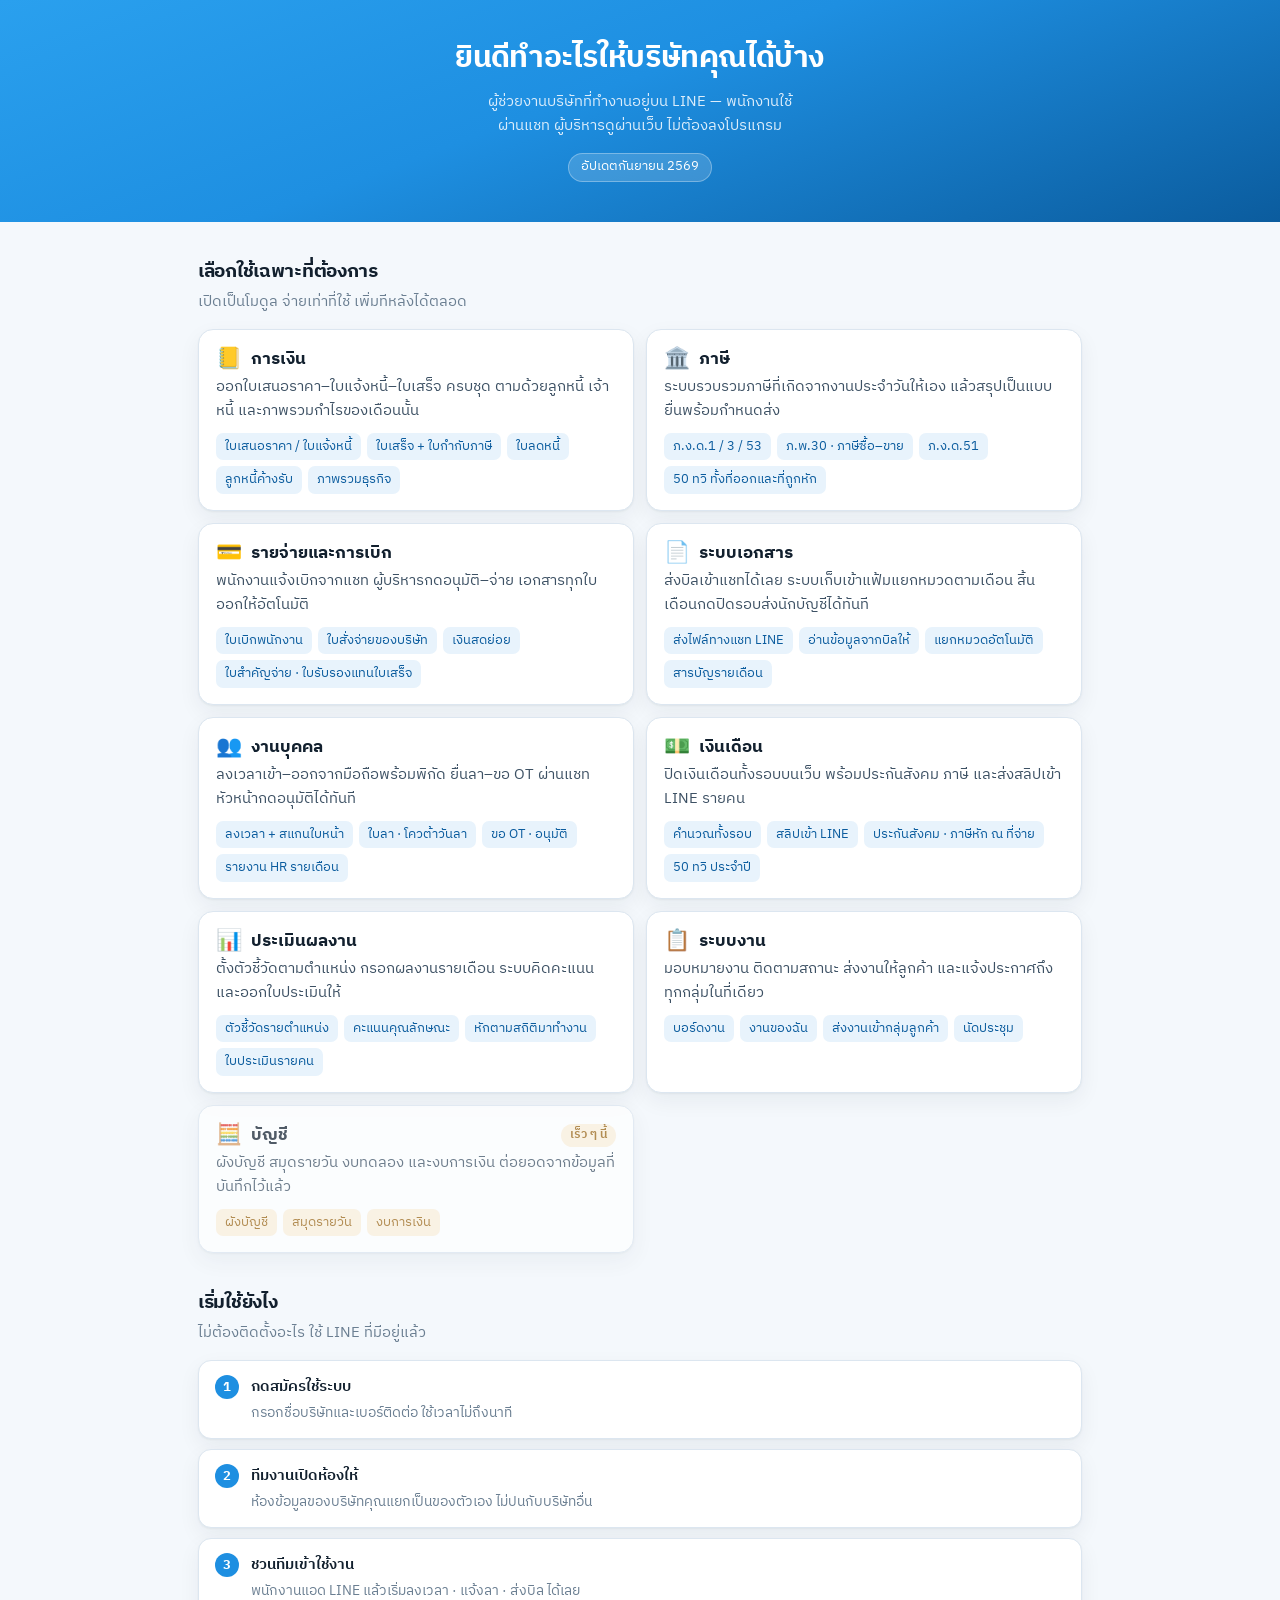
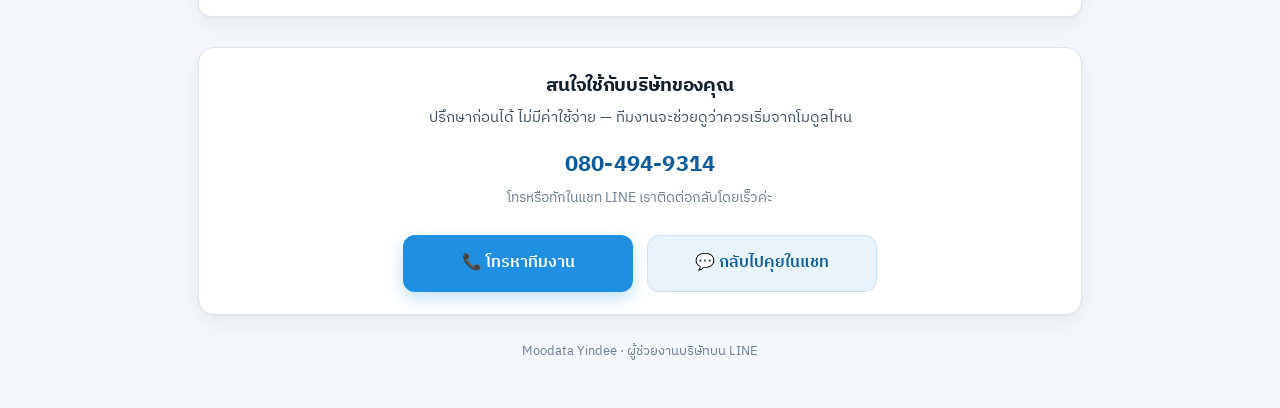
==== about.html @ 67032701 "web: หน้า about.html แนะนำระบบสำหรับคนนอก (ปุ่มกลาง Rich Menu) + build 20260907-1039 Co-Authored-By:" ====
<!doctype html>
<html lang="th">
<head>
<meta charset="utf-8">
<meta name="viewport" content="width=device-width,initial-scale=1,viewport-fit=cover">
<title>ยินดีทำอะไรได้บ้าง — Moodata Yindee</title>
<meta name="description" content="ระบบผู้ช่วยงานบริษัทบน LINE — งาน · เอกสาร · การเงิน · ภาษี · บุคคล · เงินเดือน · ประเมินผลงาน">
<link rel="preconnect" href="https://fonts.googleapis.com">
<link rel="preconnect" href="https://fonts.gstatic.com" crossorigin>
<link rel="stylesheet" href="https://fonts.googleapis.com/css2?family=IBM+Plex+Sans+Thai:wght@400;500;600;700&display=swap">
<style>
/* ── หน้านี้เปิดจาก Rich Menu ของคนที่ยังไม่เป็นลูกค้า (ปุ่มกลาง "ยินดีทำอะไรได้")
     เปิดในเบราว์เซอร์ในแอป LINE บนมือถือเป็นหลัก → ออกแบบมือถือก่อน แล้วค่อยขยายเป็น 2-3 คอลัมน์
     🔴 ภาษาลูกค้าเท่านั้น — ห้ามพูดถึงชีต/ทะเบียนกลาง/รหัสโมดูล (นั่นเป็นเอกสารภายใน) ── */
:root{
  --brand:#1E8FE1; --brand-deep:#0B5C9E; --brand-wash:#E8F3FC;
  --ground:#F4F8FC; --surface:#fff; --ink:#12202E; --ink-2:#3D5164; --muted:#6B7F92;
  --line:#DCE6F0; --shadow:0 1px 2px rgba(18,32,46,.05), 0 8px 22px rgba(18,32,46,.06);
  --soon:#9A6412; --soon-wash:#FBF0DC;
}
*{box-sizing:border-box}
/* ⚠️ ตรวจหน้าตาด้วย chrome --headless แล้วจะเห็นข้อความล้นขอบขวา — เป็นข้อจำกัดของเครื่องมือ
   (headless ไม่มีกฎตัดคำไทย เลยมองทั้งประโยคเป็นคำเดียว) ไม่ใช่บั๊กของหน้านี้
   หน้าคู่มือที่ใช้จริงอยู่แล้วก็ล้นเหมือนกัน · มือถือจริงใน LINE ตัดคำไทยถูกต้อง
   overflow-wrap + overflow-x กันไว้อีกชั้นเผื่อเครื่องที่ตัดคำไม่เป็น */
html,body{margin:0;padding:0;overflow-x:hidden}
body{background:var(--ground);color:var(--ink);line-height:1.65;font-size:16px;
  font-family:"IBM Plex Sans Thai",system-ui,-apple-system,sans-serif;-webkit-font-smoothing:antialiased;
  overflow-wrap:break-word;word-break:break-word}
img{max-width:100%}
.wrap{max-width:920px;margin:0 auto;padding:0 18px 46px}

/* หัวหน้า */
.hero{background:linear-gradient(160deg,#2AA0EE 0%,#1E8FE1 45%,#0B5C9E 100%);color:#fff;
  padding:34px 18px 40px;text-align:center;position:relative;overflow:hidden}
.hero::after{content:"";position:absolute;inset:auto -20% -60% -20%;height:120px;background:var(--ground);
  border-radius:50% 50% 0 0}
.hero-in{max-width:920px;margin:0 auto;position:relative;z-index:1}
.mascot{width:96px;height:96px;border-radius:26px;object-fit:cover;background:rgba(255,255,255,.18);
  border:2px solid rgba(255,255,255,.35);margin-bottom:12px}
.hero h1{font-size:25px;margin:0 0 6px;letter-spacing:-.02em;font-weight:700;text-wrap:balance}
.hero p{margin:0 auto;max-width:34ch;font-size:15px;color:#DCEDFB}
.ver{display:inline-block;margin-top:14px;font-size:12.5px;background:rgba(255,255,255,.16);
  border:1px solid rgba(255,255,255,.3);border-radius:99px;padding:3px 12px}

/* ทำอะไรได้ */
h2{font-size:19px;margin:34px 0 4px;letter-spacing:-.015em}
.sub{color:var(--muted);font-size:14.5px;margin:0 0 14px}

.grid{display:grid;grid-template-columns:1fr;gap:12px}
.card{background:var(--surface);border:1px solid var(--line);border-radius:15px;padding:16px 17px;box-shadow:var(--shadow)}
.card h3{margin:0 0 3px;font-size:16.5px;display:flex;align-items:center;gap:9px}
.card h3 .ic{font-size:21px;line-height:1}
.card p{margin:0;font-size:14.5px;color:var(--ink-2)}
.card ul{margin:9px 0 0;padding:0;list-style:none;display:flex;flex-wrap:wrap;gap:6px}
.card li{font-size:13px;background:var(--brand-wash);color:var(--brand-deep);border-radius:7px;padding:3px 9px}
.card.soon{opacity:.72}
.card.soon li{background:var(--soon-wash);color:var(--soon)}
.pill{font-size:11.5px;font-weight:600;background:var(--soon-wash);color:var(--soon);
  border-radius:99px;padding:2px 9px;margin-left:auto;white-space:nowrap}

/* ใช้ยังไง */
ol.steps{counter-reset:s;list-style:none;padding:0;margin:14px 0 0;display:grid;gap:10px}
ol.steps li{counter-increment:s;background:var(--surface);border:1px solid var(--line);border-radius:13px;
  padding:14px 16px 14px 52px;position:relative;font-size:15px;box-shadow:var(--shadow)}
ol.steps li::before{content:counter(s);position:absolute;left:16px;top:14px;width:24px;height:24px;border-radius:99px;
  background:var(--brand);color:#fff;font-size:13px;font-weight:700;display:grid;place-items:center}
ol.steps b{font-weight:600}
ol.steps span{display:block;font-size:13.5px;color:var(--muted);margin-top:2px}

/* ปิดท้าย */
.cta{background:var(--surface);border:1px solid var(--line);border-radius:16px;padding:22px 20px;
  box-shadow:var(--shadow);text-align:center;margin-top:30px}
.cta h2{margin:0 0 4px}
.cta p{margin:0 0 16px;color:var(--ink-2);font-size:15px}
.btn{display:block;width:100%;padding:14px 18px;border-radius:12px;font-size:16px;font-weight:600;
  text-decoration:none;text-align:center;border:1px solid transparent}
.btn-primary{background:var(--brand);color:#fff;box-shadow:0 6px 16px rgba(30,143,225,.28)}
.btn-ghost{background:var(--brand-wash);color:var(--brand-deep);border-color:#C9E3F8;margin-top:10px}
.tel{font-size:22px;font-weight:700;letter-spacing:.01em;color:var(--brand-deep);margin:2px 0 4px}
footer{text-align:center;color:var(--muted);font-size:13px;margin-top:26px}

@media (min-width:640px){
  .grid{grid-template-columns:1fr 1fr}
  .hero h1{font-size:30px}
  .cta .btn{display:inline-block;width:auto;min-width:230px}
  .btn-ghost{margin:10px 0 0 10px}
}
</style>
</head>
<body>

<div class="hero">
  <div class="hero-in">
    <img class="mascot" src="https://phusita-png.github.io/moodata-billing-liff/img/yindee.png" alt=""
         onerror="this.style.display='none'">
    <h1>ยินดีทำอะไรให้บริษัทคุณได้บ้าง</h1>
    <p>ผู้ช่วยงานบริษัทที่ทำงานอยู่บน LINE — พนักงานใช้ผ่านแชท ผู้บริหารดูผ่านเว็บ ไม่ต้องลงโปรแกรม</p>
    <div class="ver">อัปเดตกันยายน 2569</div>
  </div>
</div>

<div class="wrap">

  <h2>เลือกใช้เฉพาะที่ต้องการ</h2>
  <p class="sub">เปิดเป็นโมดูล จ่ายเท่าที่ใช้ เพิ่มทีหลังได้ตลอด</p>

  <div class="grid">

    <div class="card">
      <h3><span class="ic">📒</span>การเงิน</h3>
      <p>ออกใบเสนอราคา–ใบแจ้งหนี้–ใบเสร็จ ครบชุด ตามด้วยลูกหนี้ เจ้าหนี้ และภาพรวมกำไรของเดือนนั้น</p>
      <ul><li>ใบเสนอราคา / ใบแจ้งหนี้</li><li>ใบเสร็จ + ใบกำกับภาษี</li><li>ใบลดหนี้</li><li>ลูกหนี้ค้างรับ</li><li>ภาพรวมธุรกิจ</li></ul>
    </div>

    <div class="card">
      <h3><span class="ic">🏛️</span>ภาษี</h3>
      <p>ระบบรวบรวมภาษีที่เกิดจากงานประจำวันให้เอง แล้วสรุปเป็นแบบยื่นพร้อมกำหนดส่ง</p>
      <ul><li>ภ.ง.ด.1 / 3 / 53</li><li>ภ.พ.30 · ภาษีซื้อ–ขาย</li><li>ภ.ง.ด.51</li><li>50 ทวิ ทั้งที่ออกและที่ถูกหัก</li></ul>
    </div>

    <div class="card">
      <h3><span class="ic">💳</span>รายจ่ายและการเบิก</h3>
      <p>พนักงานแจ้งเบิกจากแชท ผู้บริหารกดอนุมัติ–จ่าย เอกสารทุกใบออกให้อัตโนมัติ</p>
      <ul><li>ใบเบิกพนักงาน</li><li>ใบสั่งจ่ายของบริษัท</li><li>เงินสดย่อย</li><li>ใบสำคัญจ่าย · ใบรับรองแทนใบเสร็จ</li></ul>
    </div>

    <div class="card">
      <h3><span class="ic">📄</span>ระบบเอกสาร</h3>
      <p>ส่งบิลเข้าแชทได้เลย ระบบเก็บเข้าแฟ้มแยกหมวดตามเดือน สิ้นเดือนกดปิดรอบส่งนักบัญชีได้ทันที</p>
      <ul><li>ส่งไฟล์ทางแชท LINE</li><li>อ่านข้อมูลจากบิลให้</li><li>แยกหมวดอัตโนมัติ</li><li>สารบัญรายเดือน</li></ul>
    </div>

    <div class="card">
      <h3><span class="ic">👥</span>งานบุคคล</h3>
      <p>ลงเวลาเข้า–ออกจากมือถือพร้อมพิกัด ยื่นลา–ขอ OT ผ่านแชท หัวหน้ากดอนุมัติได้ทันที</p>
      <ul><li>ลงเวลา + สแกนใบหน้า</li><li>ใบลา · โควต้าวันลา</li><li>ขอ OT · อนุมัติ</li><li>รายงาน HR รายเดือน</li></ul>
    </div>

    <div class="card">
      <h3><span class="ic">💵</span>เงินเดือน</h3>
      <p>ปิดเงินเดือนทั้งรอบบนเว็บ พร้อมประกันสังคม ภาษี และส่งสลิปเข้า LINE รายคน</p>
      <ul><li>คำนวณทั้งรอบ</li><li>สลิปเข้า LINE</li><li>ประกันสังคม · ภาษีหัก ณ ที่จ่าย</li><li>50 ทวิ ประจำปี</li></ul>
    </div>

    <div class="card">
      <h3><span class="ic">📊</span>ประเมินผลงาน</h3>
      <p>ตั้งตัวชี้วัดตามตำแหน่ง กรอกผลงานรายเดือน ระบบคิดคะแนนและออกใบประเมินให้</p>
      <ul><li>ตัวชี้วัดรายตำแหน่ง</li><li>คะแนนคุณลักษณะ</li><li>หักตามสถิติมาทำงาน</li><li>ใบประเมินรายคน</li></ul>
    </div>

    <div class="card">
      <h3><span class="ic">📋</span>ระบบงาน</h3>
      <p>มอบหมายงาน ติดตามสถานะ ส่งงานให้ลูกค้า และแจ้งประกาศถึงทุกกลุ่มในที่เดียว</p>
      <ul><li>บอร์ดงาน</li><li>งานของฉัน</li><li>ส่งงานเข้ากลุ่มลูกค้า</li><li>นัดประชุม</li></ul>
    </div>

    <div class="card soon">
      <h3><span class="ic">🧮</span>บัญชี<span class="pill">เร็ว ๆ นี้</span></h3>
      <p>ผังบัญชี สมุดรายวัน งบทดลอง และงบการเงิน ต่อยอดจากข้อมูลที่บันทึกไว้แล้ว</p>
      <ul><li>ผังบัญชี</li><li>สมุดรายวัน</li><li>งบการเงิน</li></ul>
    </div>

  </div>

  <h2>เริ่มใช้ยังไง</h2>
  <p class="sub">ไม่ต้องติดตั้งอะไร ใช้ LINE ที่มีอยู่แล้ว</p>
  <ol class="steps">
    <li><b>กดสมัครใช้ระบบ</b><span>กรอกชื่อบริษัทและเบอร์ติดต่อ ใช้เวลาไม่ถึงนาที</span></li>
    <li><b>ทีมงานเปิดห้องให้</b><span>ห้องข้อมูลของบริษัทคุณแยกเป็นของตัวเอง ไม่ปนกับบริษัทอื่น</span></li>
    <li><b>ชวนทีมเข้าใช้งาน</b><span>พนักงานแอด LINE แล้วเริ่มลงเวลา · แจ้งลา · ส่งบิล ได้เลย</span></li>
  </ol>

  <div class="cta">
    <h2>สนใจใช้กับบริษัทของคุณ</h2>
    <p>ปรึกษาก่อนได้ ไม่มีค่าใช้จ่าย — ทีมงานจะช่วยดูว่าควรเริ่มจากโมดูลไหน</p>
    <div class="tel">080-494-9314</div>
    <p style="font-size:13.5px;color:var(--muted);margin-bottom:16px">โทรหรือทักในแชท LINE เราติดต่อกลับโดยเร็วค่ะ</p>
    <a class="btn btn-primary" href="tel:0804949314">📞 โทรหาทีมงาน</a>
    <a class="btn btn-ghost" href="https://line.me/R/ti/p/@moodata">💬 กลับไปคุยในแชท</a>
  </div>

  <footer>Moodata Yindee · ผู้ช่วยงานบริษัทบน LINE</footer>
</div>

</body>
</html>
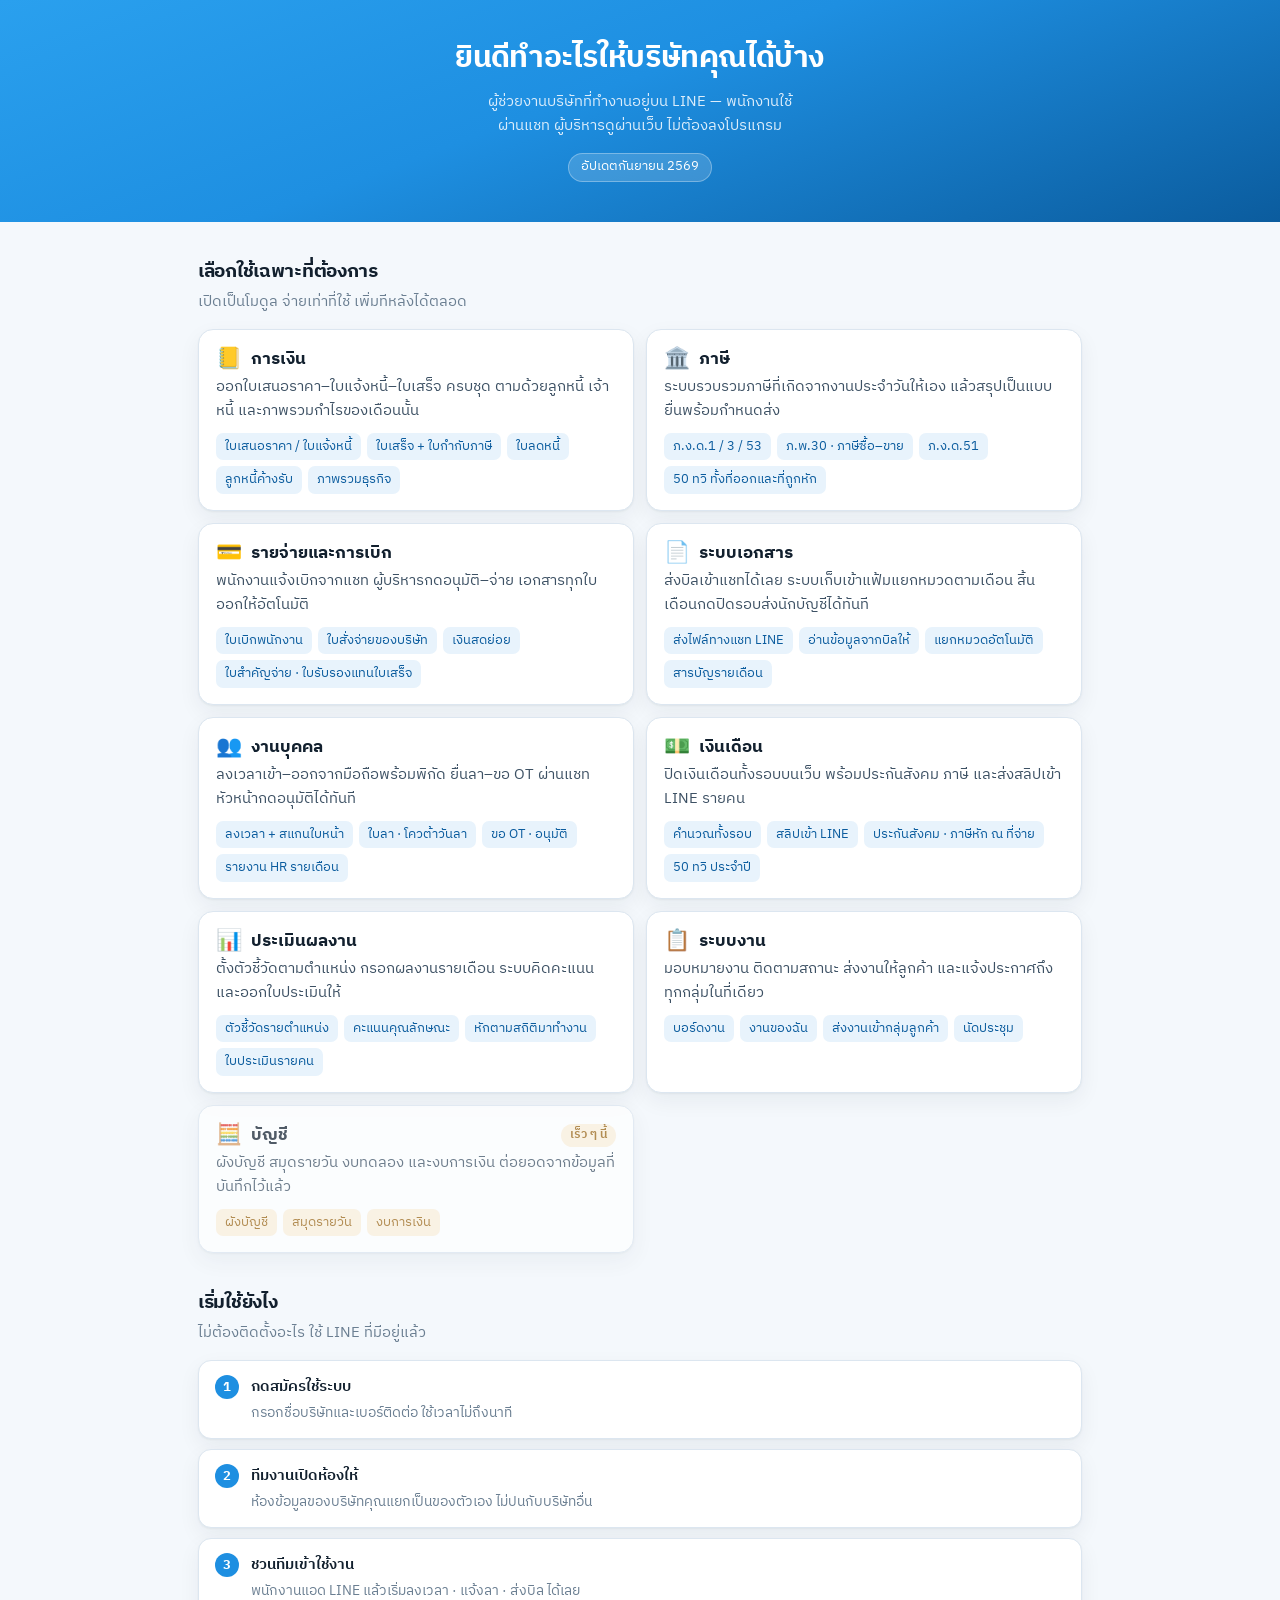
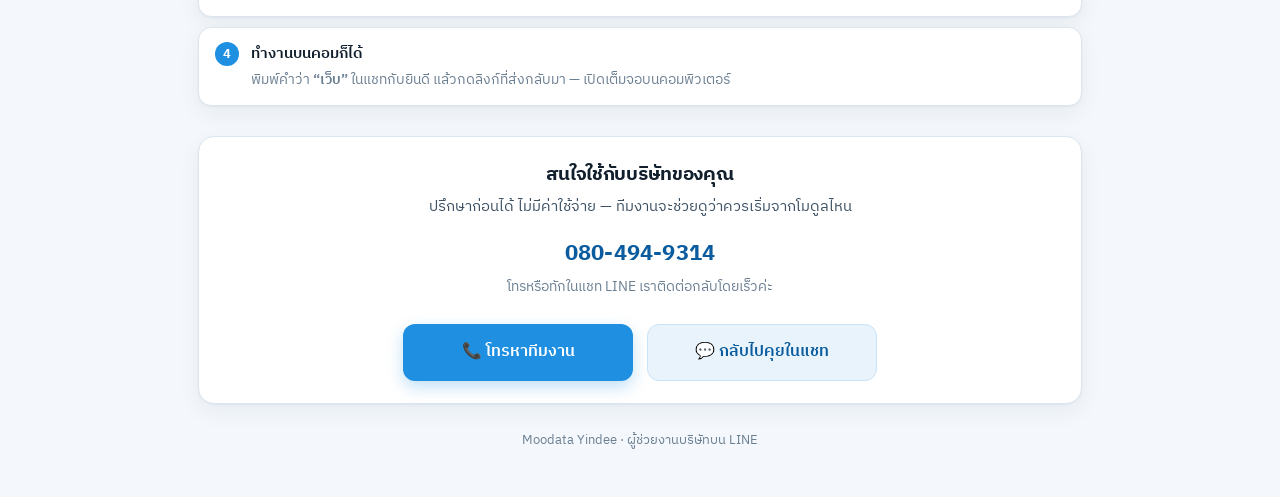
==== commit ae985bcf: "web: หน้าแนะนำระบบบอกวิธีเปิดบนคอม · build 20260907-1535 Co-Authored-By: Claude Opus 5 (1M context) " ====
--- a/about.html
+++ b/about.html
@@ -169,6 +169,7 @@
     <li><b>กดสมัครใช้ระบบ</b><span>กรอกชื่อบริษัทและเบอร์ติดต่อ ใช้เวลาไม่ถึงนาที</span></li>
     <li><b>ทีมงานเปิดห้องให้</b><span>ห้องข้อมูลของบริษัทคุณแยกเป็นของตัวเอง ไม่ปนกับบริษัทอื่น</span></li>
     <li><b>ชวนทีมเข้าใช้งาน</b><span>พนักงานแอด LINE แล้วเริ่มลงเวลา · แจ้งลา · ส่งบิล ได้เลย</span></li>
+    <li><b>ทำงานบนคอมก็ได้</b><span>พิมพ์คำว่า <b>“เว็บ”</b> ในแชทกับยินดี แล้วกดลิงก์ที่ส่งกลับมา — เปิดเต็มจอบนคอมพิวเตอร์</span></li>
   </ol>
 
   <div class="cta">
